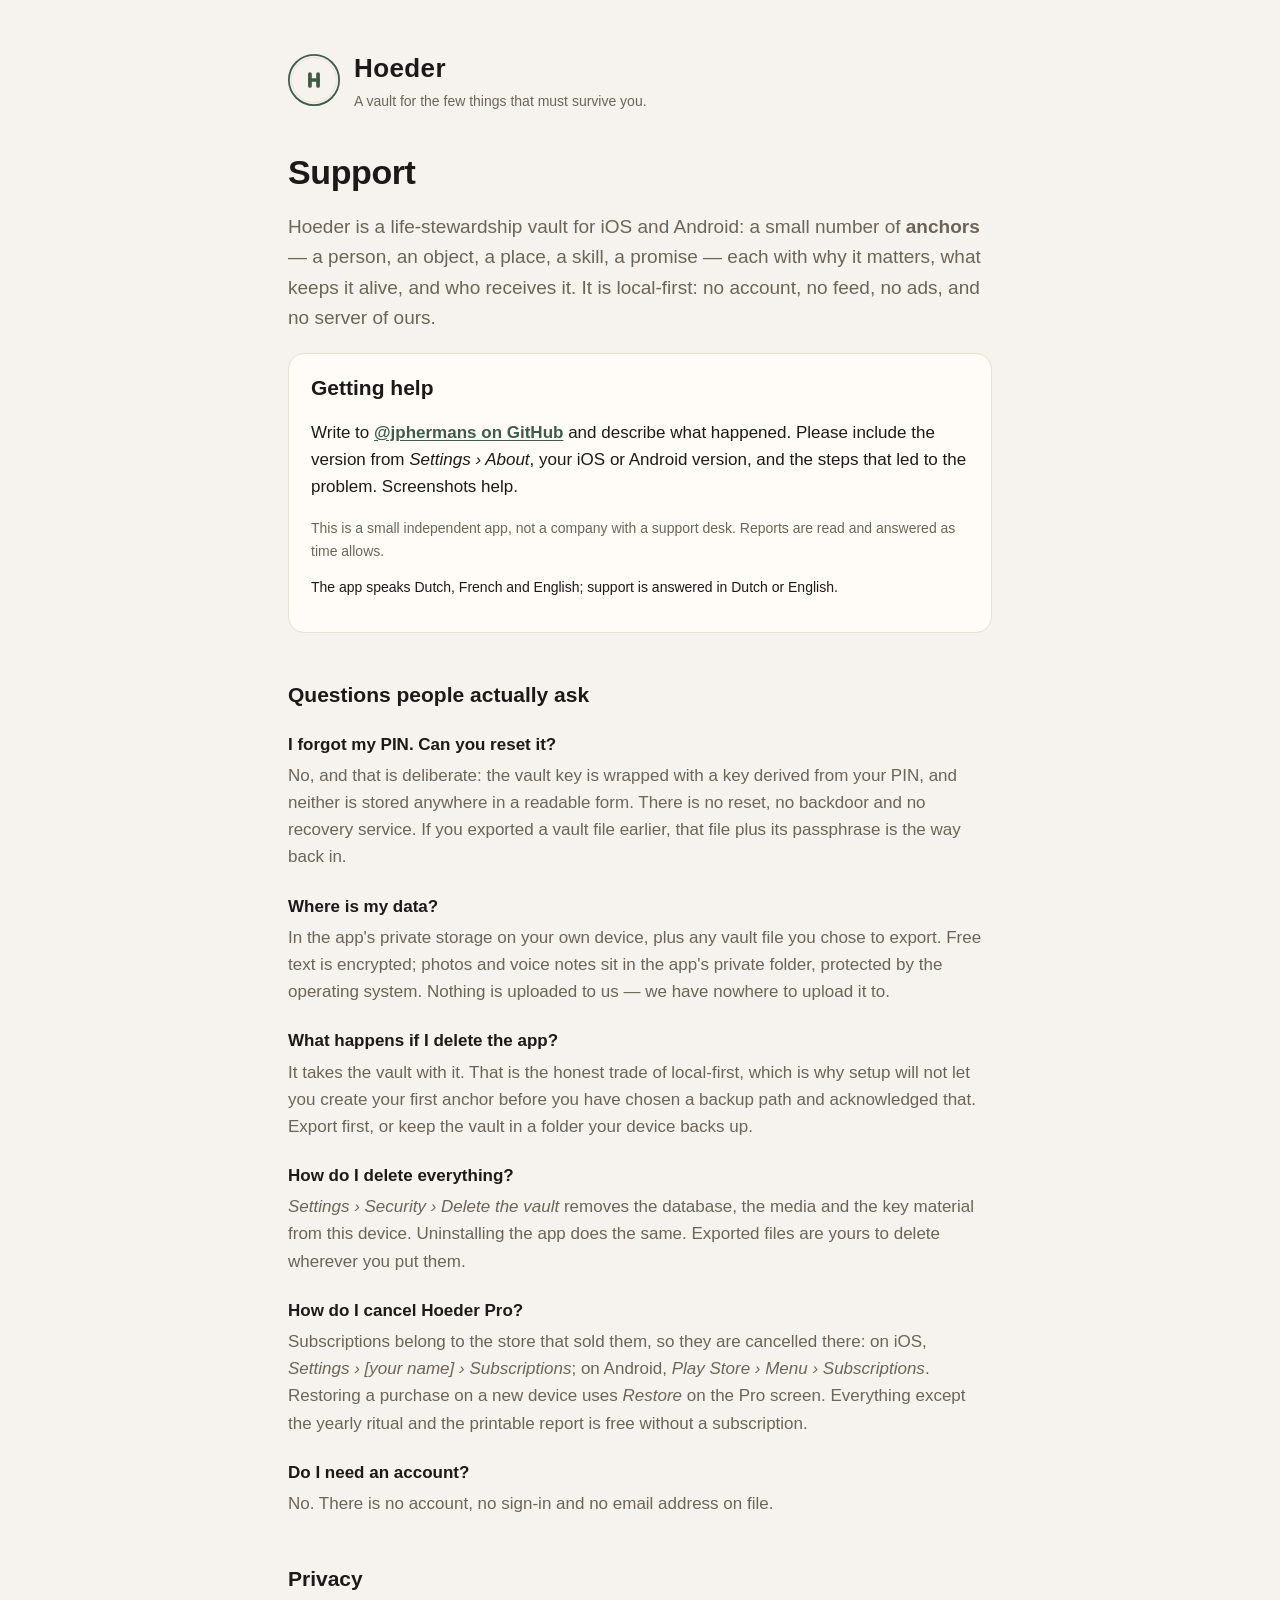
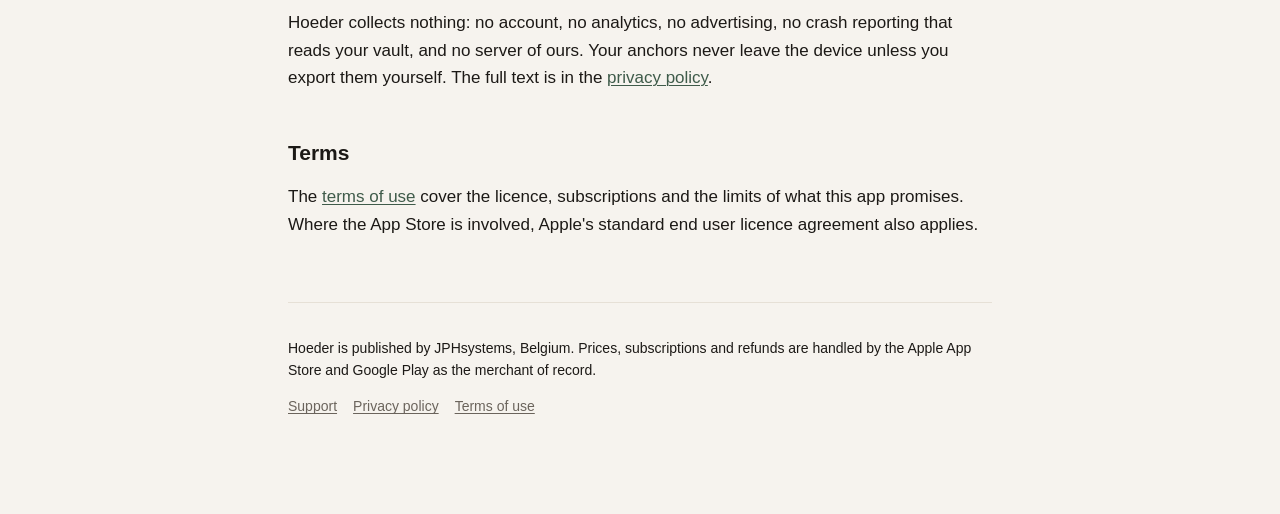
==== index.html @ 5629c6ac "Hoeder support and policy pages Served by GitHub Pages. The source of truth for these files is docs/" ====
<!doctype html>
<html lang="en">
<head>
<meta charset="utf-8" />
<meta name="viewport" content="width=device-width, initial-scale=1" />
<title>Hoeder — support</title>
<meta name="description" content="Support for Hoeder, a local-first life-stewardship vault for iOS and Android. No account, no analytics, no ads." />
<link rel="stylesheet" href="style.css" />
<link rel="icon" href="seal.svg" type="image/svg+xml" />
</head>
<body>
<main>

  <header class="masthead">
    <svg width="52" height="52" viewBox="0 0 64 64" role="img" aria-label="Hoeder seal">
      <circle cx="32" cy="32" r="30.9" fill="none" stroke="var(--accent)" stroke-width="2.2" />
      <circle cx="32" cy="32" r="27.5" fill="none" stroke="var(--line)" stroke-width="1.15" />
      <g fill="var(--accent)">
        <rect x="24.7" y="22.4" width="4.6" height="19.2" rx="2.3" />
        <rect x="34.7" y="22.4" width="4.6" height="19.2" rx="2.3" />
        <rect x="24.7" y="29.7" width="14.6" height="4.6" rx="2.3" />
      </g>
    </svg>
    <div>
      <span class="wordmark">Hoeder</span>
      <span class="tagline">A vault for the few things that must survive you.</span>
    </div>
  </header>

  <h1>Support</h1>
  <p class="lede">
    Hoeder is a life-stewardship vault for iOS and Android: a small number of
    <strong>anchors</strong> — a person, an object, a place, a skill, a promise —
    each with why it matters, what keeps it alive, and who receives it. It is
    local-first: no account, no feed, no ads, and no server of ours.
  </p>

  <div class="card">
    <h2>Getting help</h2>
    <p>
      Write to <strong><a href="https://github.com/jphermans">@jphermans on GitHub</a></strong>
      and describe what happened. Please include the version from
      <em>Settings › About</em>, your iOS or Android version, and the steps that
      led to the problem. Screenshots help.
    </p>
    <p class="small muted">
      This is a small independent app, not a company with a support desk.
      Reports are read and answered as time allows.
    </p>
    <p class="small">
      The app speaks Dutch, French and English; support is answered in Dutch or English.
    </p>
  </div>

  <h2>Questions people actually ask</h2>
  <dl class="faq">
    <dt>I forgot my PIN. Can you reset it?</dt>
    <dd>
      No, and that is deliberate: the vault key is wrapped with a key derived from
      your PIN, and neither is stored anywhere in a readable form. There is no
      reset, no backdoor and no recovery service. If you exported a vault file
      earlier, that file plus its passphrase is the way back in.
    </dd>

    <dt>Where is my data?</dt>
    <dd>
      In the app's private storage on your own device, plus any vault file you
      chose to export. Free text is encrypted; photos and voice notes sit in the
      app's private folder, protected by the operating system. Nothing is
      uploaded to us — we have nowhere to upload it to.
    </dd>

    <dt>What happens if I delete the app?</dt>
    <dd>
      It takes the vault with it. That is the honest trade of local-first, which
      is why setup will not let you create your first anchor before you have
      chosen a backup path and acknowledged that. Export first, or keep the vault
      in a folder your device backs up.
    </dd>

    <dt>How do I delete everything?</dt>
    <dd>
      <em>Settings › Security › Delete the vault</em> removes the database, the
      media and the key material from this device. Uninstalling the app does the
      same. Exported files are yours to delete wherever you put them.
    </dd>

    <dt>How do I cancel Hoeder Pro?</dt>
    <dd>
      Subscriptions belong to the store that sold them, so they are cancelled
      there: on iOS, <em>Settings › [your name] › Subscriptions</em>; on Android,
      <em>Play Store › Menu › Subscriptions</em>. Restoring a purchase on a new
      device uses <em>Restore</em> on the Pro screen. Everything except the yearly
      ritual and the printable report is free without a subscription.
    </dd>

    <dt>Do I need an account?</dt>
    <dd>No. There is no account, no sign-in and no email address on file.</dd>
  </dl>

  <h2>Privacy</h2>
  <p>
    Hoeder collects nothing: no account, no analytics, no advertising, no crash
    reporting that reads your vault, and no server of ours. Your anchors never
    leave the device unless you export them yourself. The full text is in the
    <a href="privacy.html">privacy policy</a>.
  </p>

  <h2>Terms</h2>
  <p>
    The <a href="terms.html">terms of use</a> cover the licence, subscriptions and
    the limits of what this app promises. Where the App Store is involved, Apple's
    standard end user licence agreement also applies.
  </p>

  <footer>
    <p>
      Hoeder is published by JPHsystems, Belgium.
      Prices, subscriptions and refunds are handled by the Apple App Store and
      Google Play as the merchant of record.
    </p>
    <nav class="sitelinks">
      <a href="index.html">Support</a>
      <a href="privacy.html">Privacy policy</a>
      <a href="terms.html">Terms of use</a>
    </nav>
  </footer>

</main>
</body>
</html>
---- style.css ----
/*
 * Hoeder support and policy pages.
 *
 * Same palette as the app: warm paper and deep moss, with the dark appearance
 * defined once and switched by the reader's own system setting. No web fonts,
 * no scripts, no analytics — a page that promises nothing is collected should
 * not collect anything either. Every colour pair here is the pair of the app
 * that is checked against WCAG AA.
 */

:root {
  --bg: #f6f3ee;
  --bg-elevated: #fffcf7;
  --ink: #1c1916;
  --ink-muted: #6b645c;
  --line: #e6e0d6;
  --accent: #3f5b4a;
  --accent-soft: #e4ede7;
  --warn: #96601d;
}

@media (prefers-color-scheme: dark) {
  :root {
    --bg: #171512;
    --bg-elevated: #221f1a;
    --ink: #f1ede4;
    --ink-muted: #a9a093;
    --line: #332f28;
    --accent: #93b79f;
    --accent-soft: #232c26;
    --warn: #dcae68;
  }
}

* {
  box-sizing: border-box;
}

html {
  -webkit-text-size-adjust: 100%;
}

body {
  margin: 0;
  padding: 0 24px 96px;
  background: var(--bg);
  color: var(--ink);
  font-family: -apple-system, BlinkMacSystemFont, "Segoe UI", Roboto, "Helvetica Neue", Arial, sans-serif;
  font-size: 17px;
  line-height: 1.6;
}

main {
  max-width: 44rem;
  margin: 0 auto;
}

header.masthead {
  display: flex;
  align-items: center;
  gap: 14px;
  padding: 48px 0 8px;
}

header.masthead svg {
  flex: none;
}

header.masthead .wordmark {
  font-size: 26px;
  font-weight: 700;
  letter-spacing: 0.4px;
}

header.masthead .tagline {
  display: block;
  font-size: 14px;
  font-weight: 400;
  color: var(--ink-muted);
  letter-spacing: 0;
}

h1 {
  font-size: 34px;
  line-height: 1.2;
  letter-spacing: -0.4px;
  margin: 32px 0 8px;
}

h2 {
  font-size: 21px;
  line-height: 1.3;
  margin: 48px 0 8px;
}

h3 {
  font-size: 17px;
  margin: 28px 0 4px;
}

p,
li {
  color: var(--ink);
}

p.lede {
  font-size: 19px;
  color: var(--ink-muted);
}

a {
  color: var(--accent);
  text-decoration-thickness: 1px;
  text-underline-offset: 2px;
}

ul {
  padding-left: 22px;
}

li {
  margin: 6px 0;
}

.card {
  background: var(--bg-elevated);
  border: 1px solid var(--line);
  border-radius: 16px;
  padding: 20px 22px;
  margin: 20px 0;
}

.card h2,
.card h3 {
  margin-top: 0;
}

.muted {
  color: var(--ink-muted);
}

.small {
  font-size: 14px;
}

.warn {
  color: var(--warn);
}

dl.faq {
  margin: 0;
}

dl.faq dt {
  font-weight: 600;
  margin-top: 22px;
}

dl.faq dd {
  margin: 4px 0 0;
  color: var(--ink-muted);
}

footer {
  margin-top: 64px;
  padding-top: 20px;
  border-top: 1px solid var(--line);
  font-size: 14px;
  color: var(--ink-muted);
}

footer a {
  color: var(--ink-muted);
}

nav.sitelinks {
  display: flex;
  flex-wrap: wrap;
  gap: 16px;
  margin-top: 8px;
}

@media (max-width: 480px) {
  body {
    font-size: 16px;
  }
  h1 {
    font-size: 28px;
  }
}
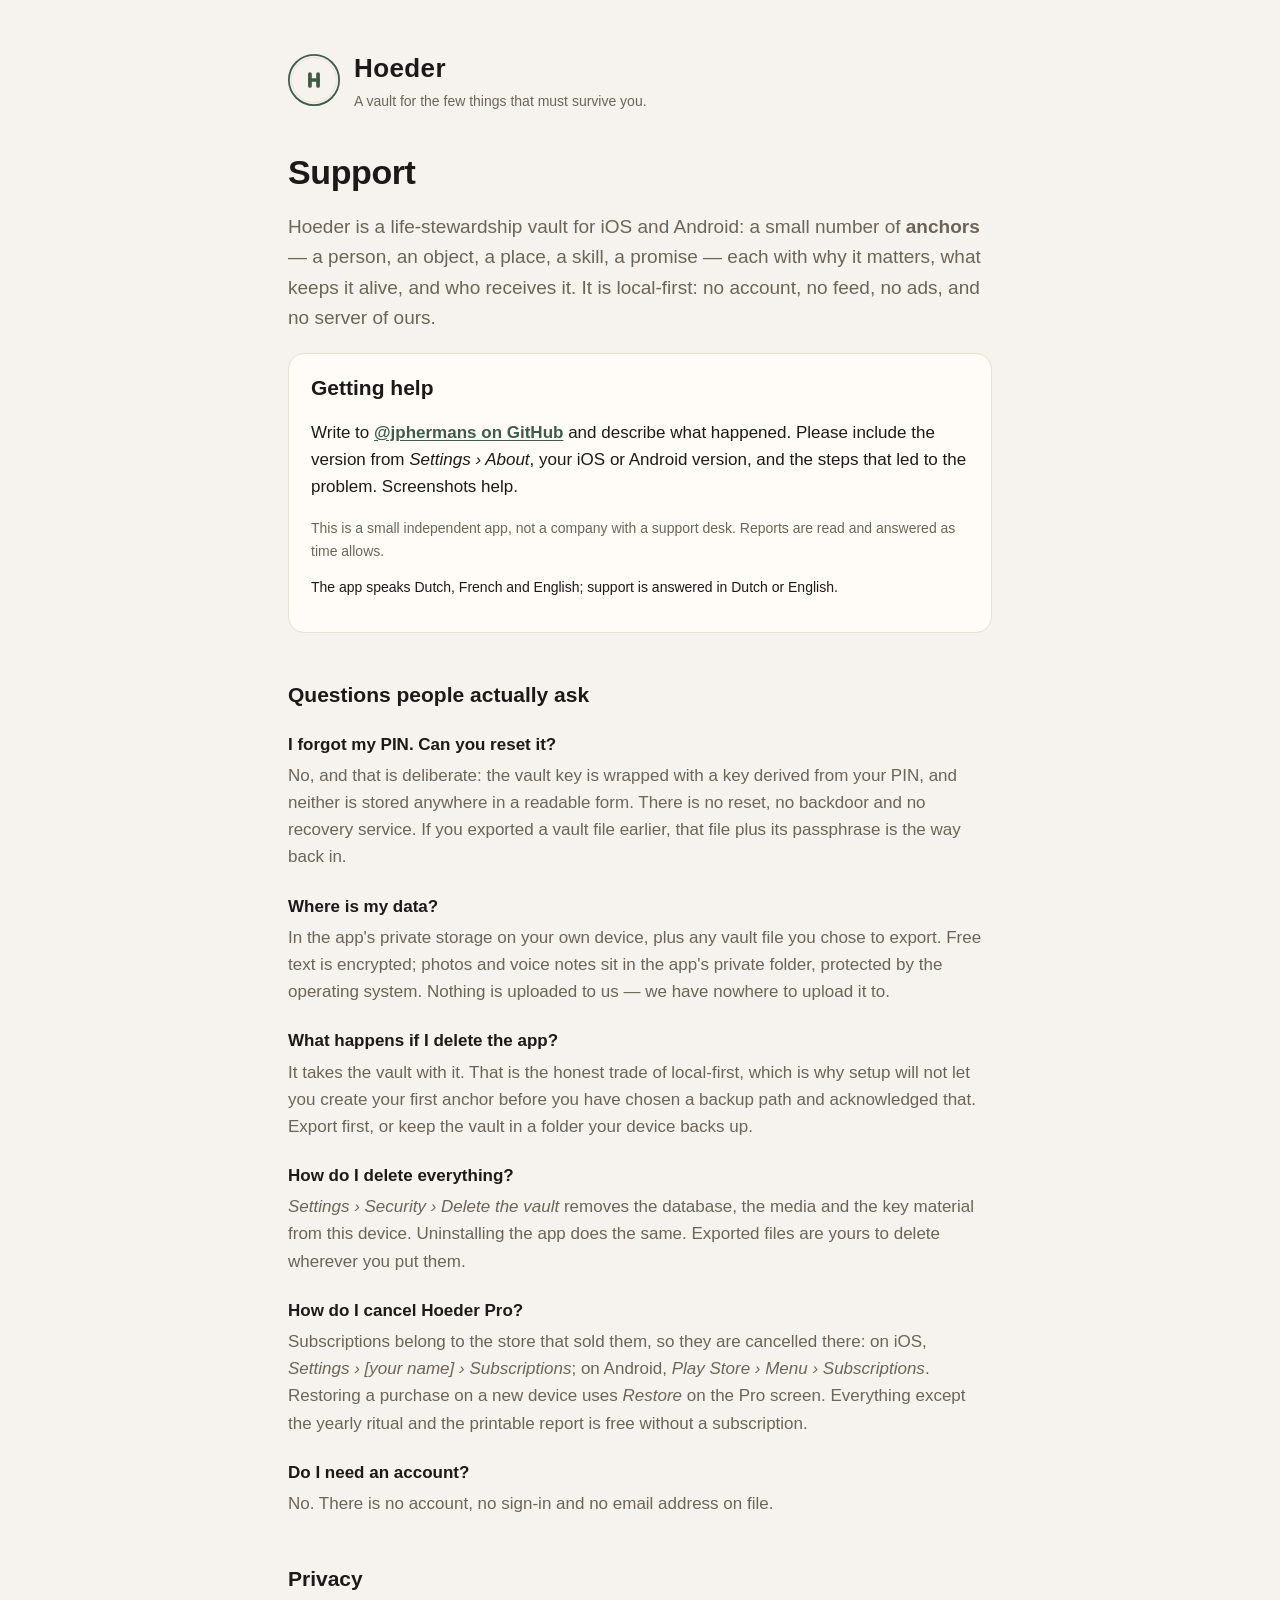
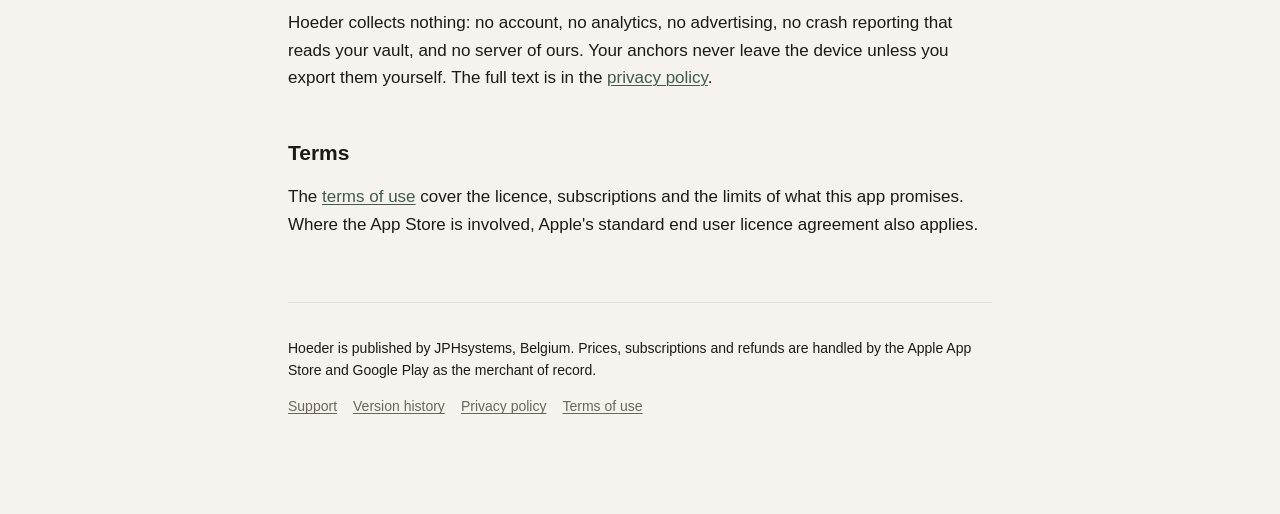
==== commit a353f19c: "Sync the published pages from docs/" ====
--- a/index.html
+++ b/index.html
@@ -121,6 +121,7 @@
     </p>
     <nav class="sitelinks">
       <a href="index.html">Support</a>
+      <a href="changelog.html">Version history</a>
       <a href="privacy.html">Privacy policy</a>
       <a href="terms.html">Terms of use</a>
     </nav>
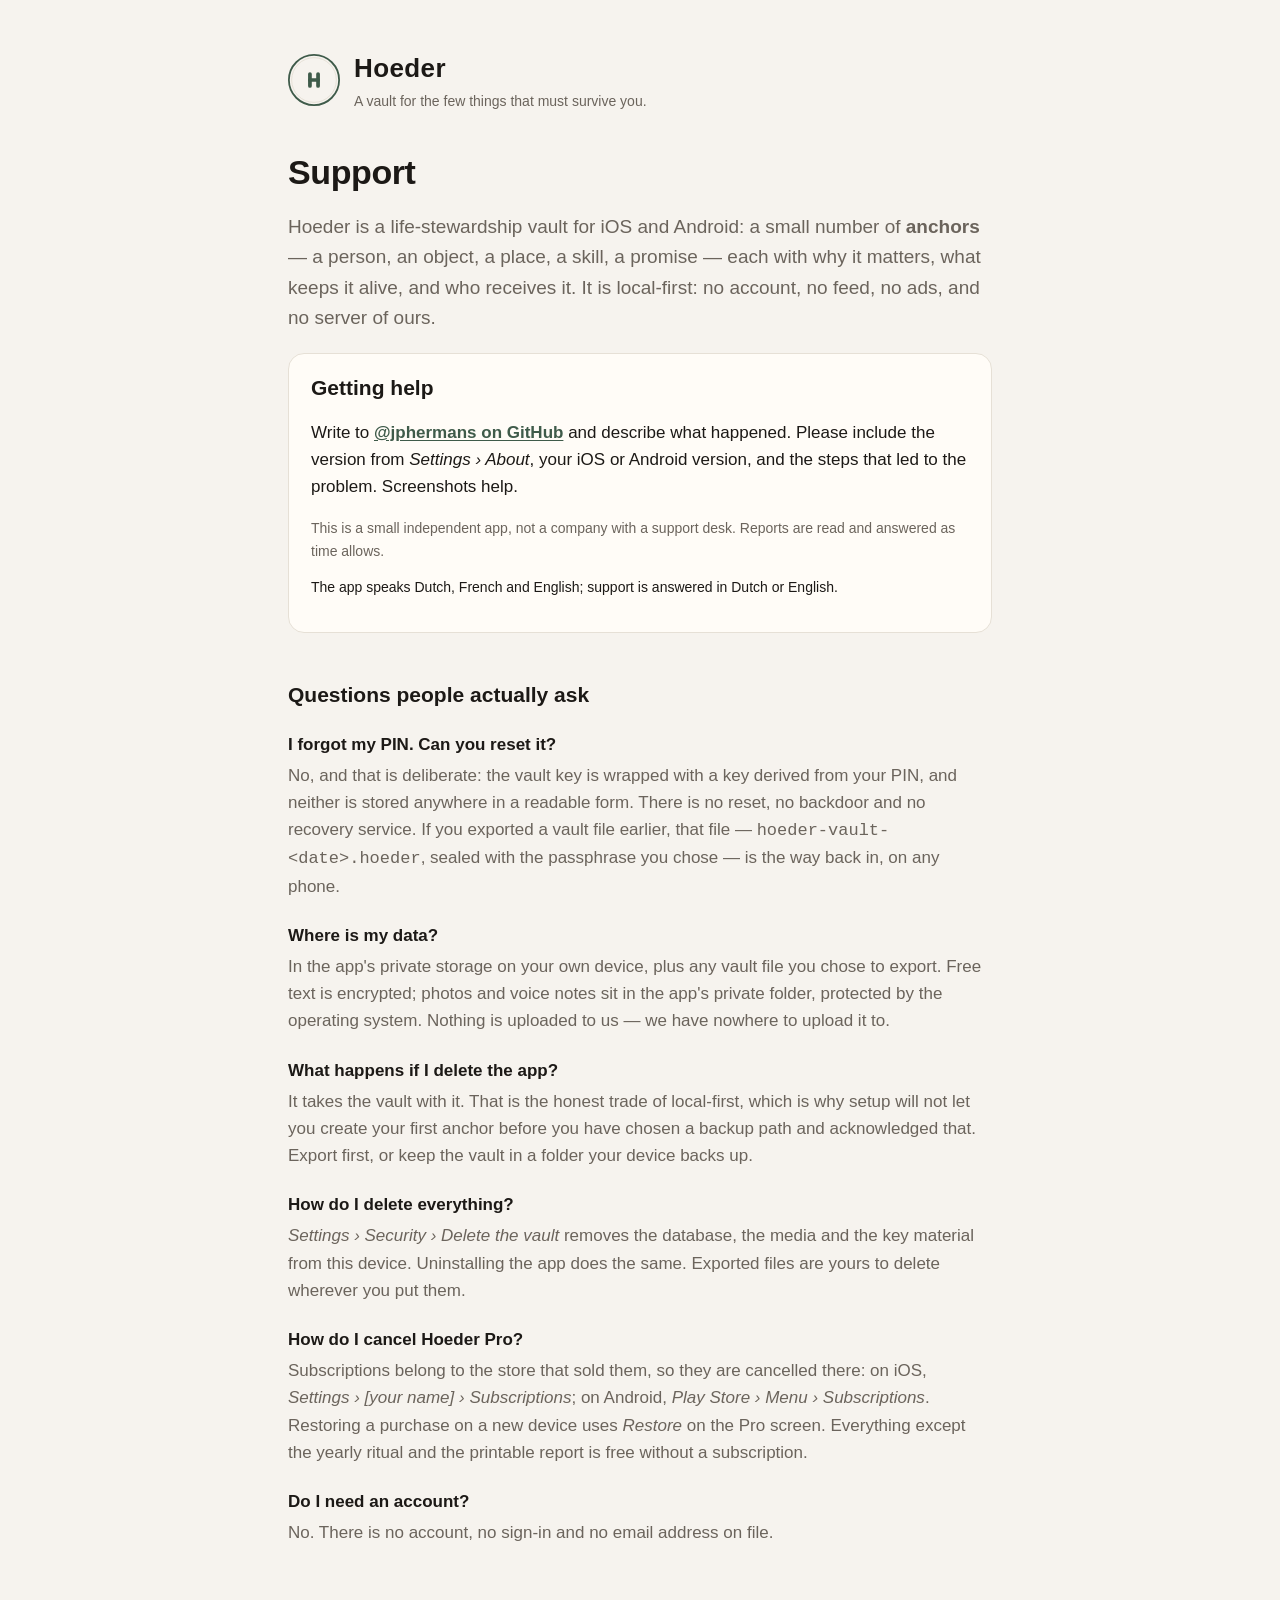
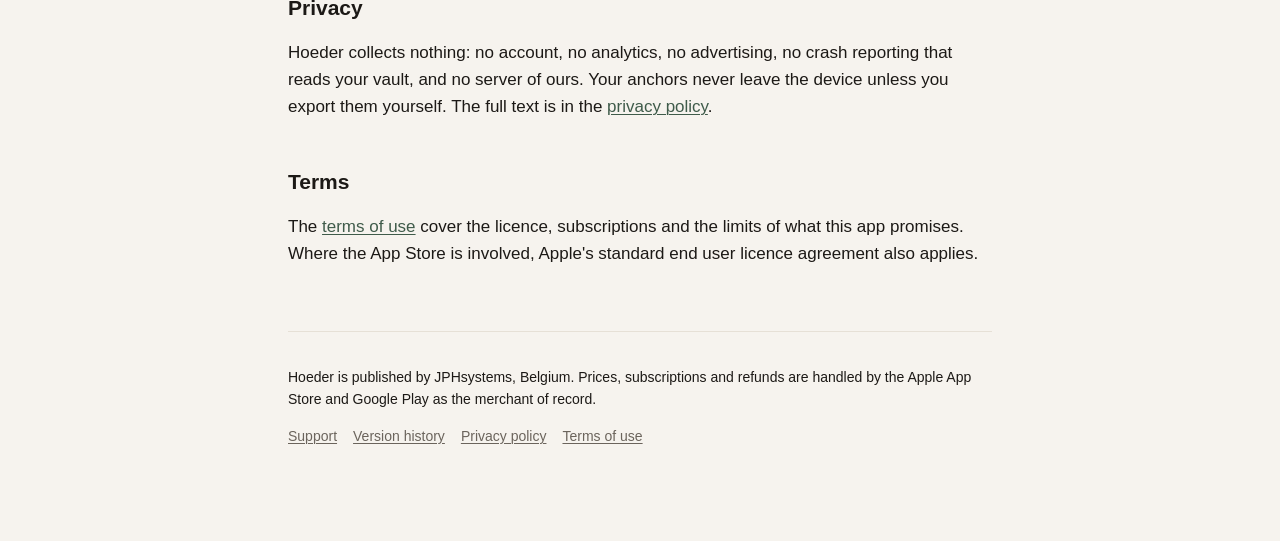
==== commit fd3148a1: "Sync the published pages from docs/" ====
--- a/index.html
+++ b/index.html
@@ -59,7 +59,8 @@
       No, and that is deliberate: the vault key is wrapped with a key derived from
       your PIN, and neither is stored anywhere in a readable form. There is no
       reset, no backdoor and no recovery service. If you exported a vault file
-      earlier, that file plus its passphrase is the way back in.
+      earlier, that file — <code>hoeder-vault-&lt;date&gt;.hoeder</code>, sealed with
+      the passphrase you chose — is the way back in, on any phone.
     </dd>
 
     <dt>Where is my data?</dt>
